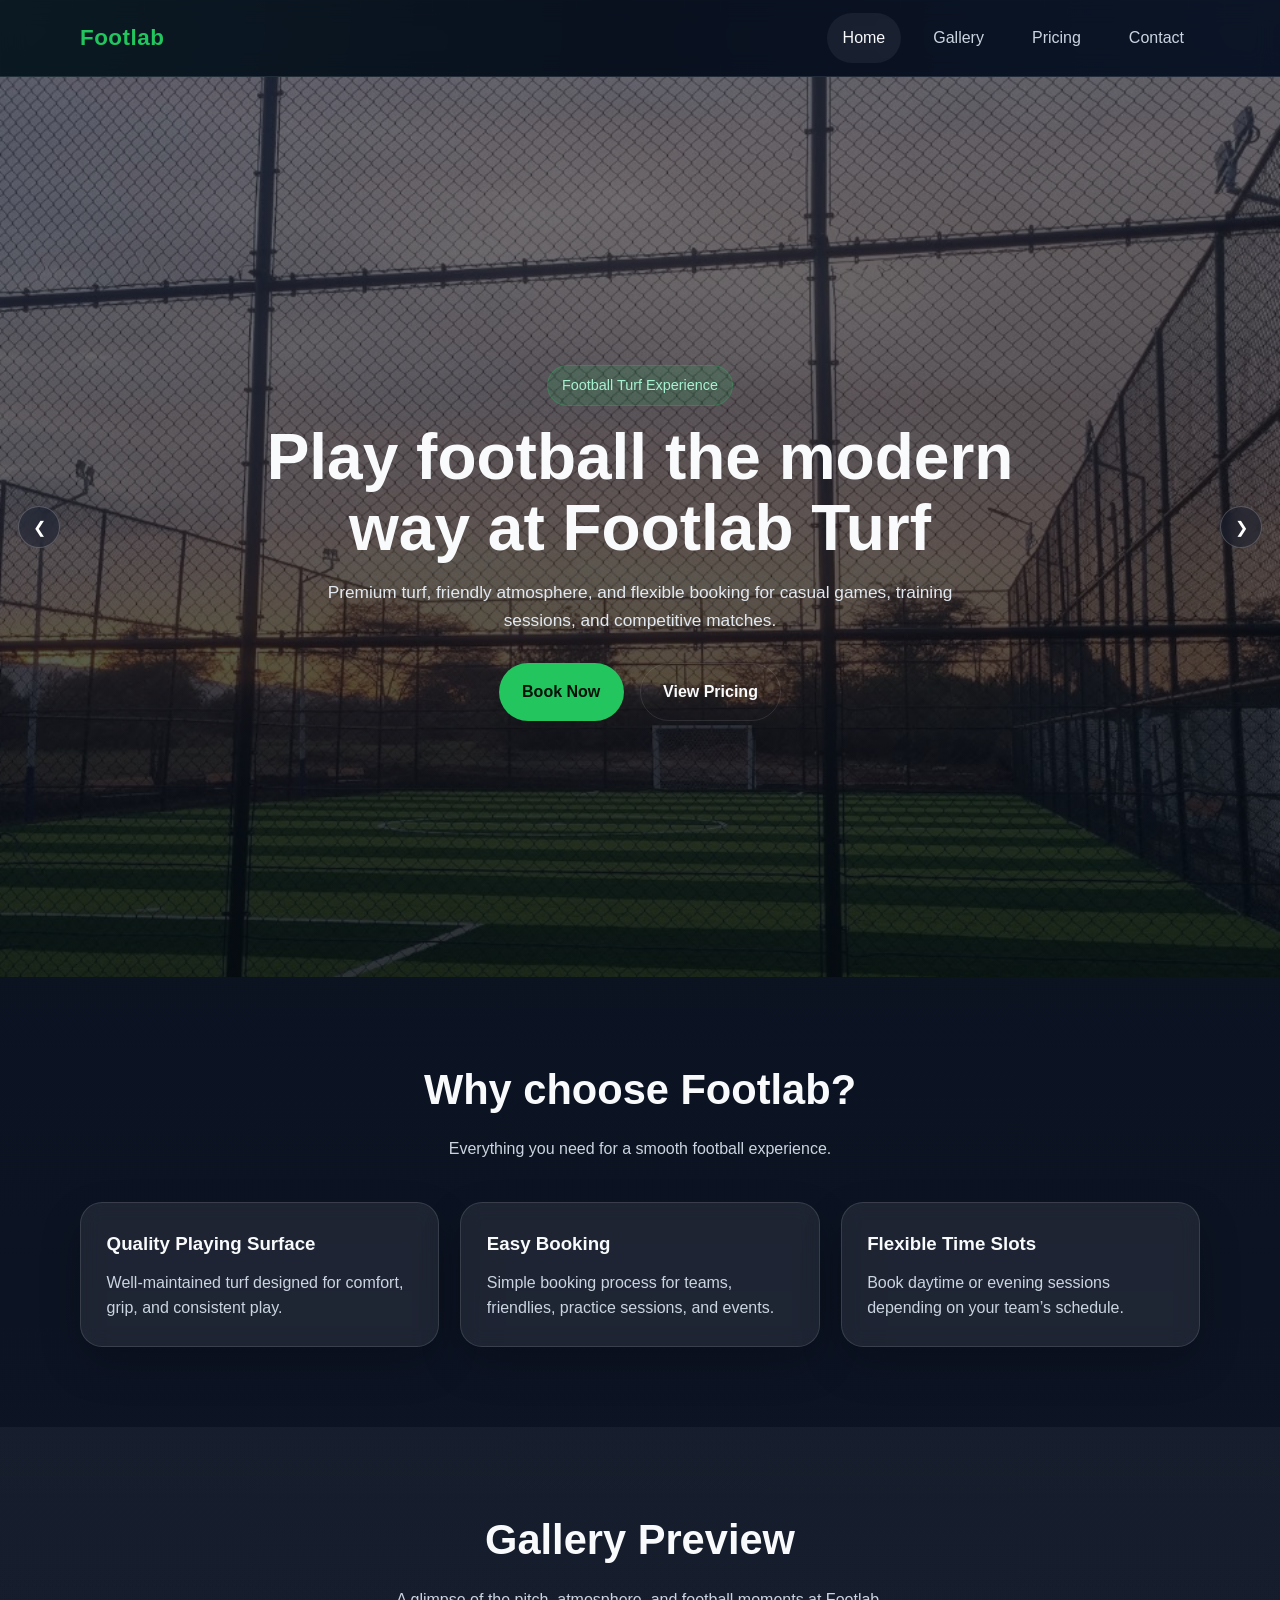
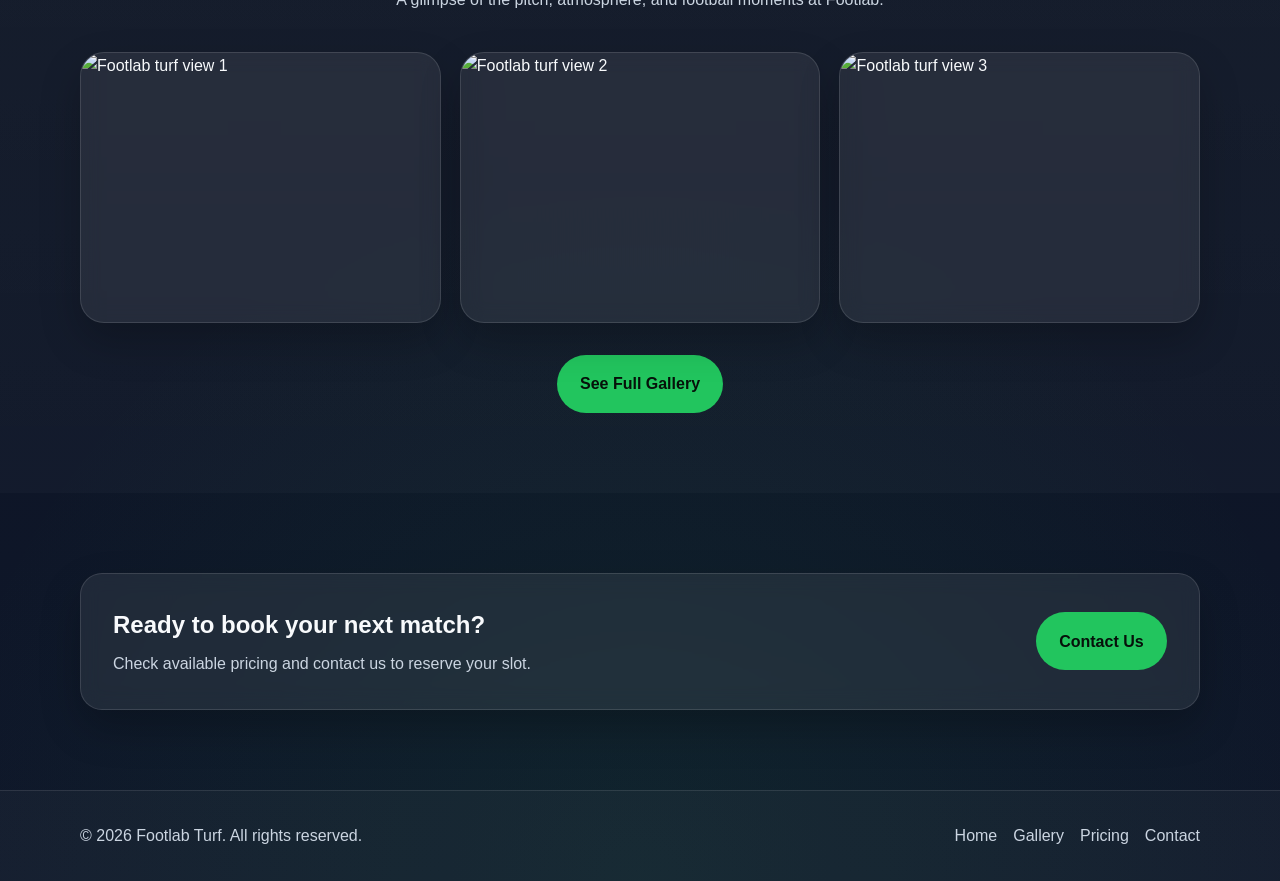
==== index.html @ a04b44cf "Base Complete" ====
<!DOCTYPE html>
<html lang="en">
<head>
  <meta charset="UTF-8" />
  <meta name="viewport" content="width=device-width, initial-scale=1.0" />
  <title>Footlab Turf | Home</title>
  <meta
    name="description"
    content="Footlab Turf - modern football turf booking, pricing, gallery, and contact information."
  />
  <link rel="stylesheet" href="css/style.css" />
</head>
<body>
  <header class="site-header">
    <div class="container nav">
      <a href="index.html" class="logo">Footlab</a>

      <button class="menu-toggle" id="menuToggle" aria-label="Open Menu">
        ☰
      </button>

      <nav class="nav-links" id="navLinks">
        <a href="index.html" class="active">Home</a>
        <a href="gallery.html">Gallery</a>
        <a href="pricing.html">Pricing</a>
        <a href="contact.html">Contact</a>
      </nav>
    </div>
  </header>

  <main>
    <section
      class="hero hero-slider section"
      id="heroSlider"
      aria-label="Footlab hero image slider"
    >
      <div class="hero-slides">
        <div
          class="hero-slide active"
          style="background-image: url('images/hero/hero1.png');"
          aria-hidden="false"
        ></div>
        <div
          class="hero-slide"
          style="background-image: url('images/hero/hero2.png');"
          aria-hidden="true"
        ></div>
        <div
          class="hero-slide"
          style="background-image: url('images/hero/hero3.png');"
          aria-hidden="true"
        ></div>
        <div
          class="hero-slide"
          style="background-image: url('images/hero/hero4.png');"
          aria-hidden="true"
        ></div>
        <div
          class="hero-slide"
          style="background-image: url('images/hero/hero5.png');"
          aria-hidden="true"
        ></div>
      </div>

      <button class="hero-arrow hero-arrow-left" id="heroPrev" aria-label="Previous hero image">
        &#10094;
      </button>

      <button class="hero-arrow hero-arrow-right" id="heroNext" aria-label="Next hero image">
        &#10095;
      </button>

      <div class="container hero-content-wrap">
        <div class="hero-text hero-text-centered">
          <span class="badge">Football Turf Experience</span>
          <h1>Play football the modern way at Footlab Turf</h1>
          <p>
            Premium turf, friendly atmosphere, and flexible booking for casual games,
            training sessions, and competitive matches.
          </p>
          <div class="hero-actions hero-actions-centered">
            <a href="contact.html" class="btn btn-primary">Book Now</a>
            <a href="pricing.html" class="btn btn-secondary">View Pricing</a>
          </div>
        </div>
      </div>
    </section>

    <section class="section">
      <div class="container">
        <div class="section-heading">
          <h2>Why choose Footlab?</h2>
          <p>
            Everything you need for a smooth football experience.
          </p>
        </div>

        <div class="features-grid">
          <article class="card feature-card">
            <h3>Quality Playing Surface</h3>
            <p>
              Well-maintained turf designed for comfort, grip, and consistent play.
            </p>
          </article>

          <article class="card feature-card">
            <h3>Easy Booking</h3>
            <p>
              Simple booking process for teams, friendlies, practice sessions, and events.
            </p>
          </article>

          <article class="card feature-card">
            <h3>Flexible Time Slots</h3>
            <p>
              Book daytime or evening sessions depending on your team’s schedule.
            </p>
          </article>
        </div>
      </div>
    </section>

    <section class="section alt-section">
      <div class="container">
        <div class="section-heading">
          <h2>Gallery Preview</h2>
          <p>
            A glimpse of the pitch, atmosphere, and football moments at Footlab.
          </p>
        </div>

        <div class="gallery-preview">
          <div class="card gallery-item">
            <img src="images/gallery/turf 1.jpeg" alt="Footlab turf view 1" />
          </div>
          <div class="card gallery-item">
            <img src="images/gallery/turf 2.jpeg" alt="Footlab turf view 2" />
          </div>
          <div class="card gallery-item">
            <img src="images/gallery/turf 3.jpeg" alt="Footlab turf view 3" />
          </div>
        </div>

        <div class="center">
          <a href="gallery.html" class="btn btn-primary">See Full Gallery</a>
        </div>
      </div>
    </section>

    <section class="section">
      <div class="container cta card">
        <div>
          <h2>Ready to book your next match?</h2>
          <p>
            Check available pricing and contact us to reserve your slot.
          </p>
        </div>
        <a href="contact.html" class="btn btn-primary">Contact Us</a>
      </div>
    </section>
  </main>

  <footer class="site-footer">
    <div class="container footer-content">
      <p>© 2026 Footlab Turf. All rights reserved.</p>
      <div class="footer-links">
        <a href="index.html">Home</a>
        <a href="gallery.html">Gallery</a>
        <a href="pricing.html">Pricing</a>
        <a href="contact.html">Contact</a>
      </div>
    </div>
  </footer>

  <script src="js/main.js"></script>
</body>
</html>
---- css/style.css ----
:root {
  --bg: #0f172a;
  --bg-soft: #111c34;
  --surface: rgba(255, 255, 255, 0.06);
  --surface-strong: rgba(255, 255, 255, 0.1);
  --text: #f8fafc;
  --muted: #cbd5e1;
  --primary: #22c55e;
  --primary-dark: #16a34a;
  --secondary: #1e293b;
  --border: rgba(255, 255, 255, 0.1);
  --shadow: 0 18px 40px rgba(0, 0, 0, 0.22);
  --radius: 22px;
  --radius-sm: 14px;
  --container: 1120px;
}

* {
  margin: 0;
  padding: 0;
  box-sizing: border-box;
}

html {
  scroll-behavior: smooth;
}

body {
  font-family: Arial, Helvetica, sans-serif;
  background:
    radial-gradient(circle at top left, rgba(34, 197, 94, 0.16), transparent 22%),
    radial-gradient(circle at top right, rgba(59, 130, 246, 0.12), transparent 24%),
    radial-gradient(circle at bottom center, rgba(34, 197, 94, 0.08), transparent 28%),
    linear-gradient(180deg, #08111f 0%, #0b1220 35%, #0f172a 100%);
  color: var(--text);
  line-height: 1.6;
  position: relative;
}

body::before {
  content: "";
  position: fixed;
  inset: 0;
  pointer-events: none;
  z-index: -1;
  background-image:
    linear-gradient(rgba(255, 255, 255, 0.035) 1px, transparent 1px),
    linear-gradient(90deg, rgba(255, 255, 255, 0.035) 1px, transparent 1px);
  background-size: 36px 36px;
  mask-image: linear-gradient(
    180deg,
    rgba(0, 0, 0, 0.5) 0%,
    rgba(0, 0, 0, 0.18) 45%,
    rgba(0, 0, 0, 0.08) 100%
  );
}

img {
  width: 100%;
  display: block;
  object-fit: cover;
}

a {
  text-decoration: none;
  color: inherit;
}

ul {
  padding-left: 1.2rem;
}

.container {
  width: min(92%, var(--container));
  margin: 0 auto;
}

.section {
  position: relative;
  padding: 5rem 0;
}

.alt-section {
  background: linear-gradient(
    180deg,
    rgba(255, 255, 255, 0.045) 0%,
    rgba(255, 255, 255, 0.025) 100%
  );
}

.section-heading {
  text-align: center;
  max-width: 720px;
  margin: 0 auto 2.5rem;
}

.section-heading h2 {
  font-size: clamp(2rem, 4vw, 2.6rem);
  margin-bottom: 0.8rem;
}

.section-heading p {
  color: var(--muted);
}

.page-hero {
  position: relative;
  padding-top: 8rem;
  padding-bottom: 3.5rem;
  overflow: hidden;
}

.page-hero::before {
  content: "";
  position: absolute;
  inset: 0;
  z-index: 0;
  background:
    radial-gradient(circle at 15% 20%, rgba(34, 197, 94, 0.14), transparent 24%),
    radial-gradient(circle at 85% 30%, rgba(59, 130, 246, 0.12), transparent 22%);
}

.page-hero .container {
  position: relative;
  z-index: 1;
}

.page-hero h1 {
  font-size: clamp(2.2rem, 5vw, 3.5rem);
  margin: 0.8rem 0;
}

.page-hero p {
  color: var(--muted);
  max-width: 700px;
}

.site-header {
  position: sticky;
  top: 0;
  z-index: 1000;
  background: rgba(11, 18, 32, 0.7);
  backdrop-filter: blur(12px);
  border-bottom: 1px solid var(--border);
}

.nav {
  min-height: 76px;
  display: flex;
  align-items: center;
  justify-content: space-between;
  gap: 1rem;
}

.logo {
  font-size: 1.4rem;
  font-weight: 800;
  letter-spacing: 0.5px;
  color: var(--primary);
}

.nav-links {
  display: flex;
  gap: 1rem;
  align-items: center;
}

.nav-links a {
  padding: 0.75rem 1rem;
  border-radius: 999px;
  color: var(--muted);
  transition: 0.25s ease;
}

.nav-links a:hover,
.nav-links a.active {
  background: var(--surface);
  color: var(--text);
}

.menu-toggle {
  display: none;
  border: 1px solid var(--border);
  background: var(--surface);
  color: var(--text);
  padding: 0.65rem 0.9rem;
  border-radius: 12px;
  cursor: pointer;
  font-size: 1.1rem;
}

.hero {
  padding-top: 7rem;
}

.hero-grid {
  display: grid;
  grid-template-columns: 1.15fr 0.85fr;
  gap: 2rem;
  align-items: center;
}

.hero-text h1 {
  font-size: clamp(2.6rem, 5vw, 4.5rem);
  line-height: 1.1;
  margin: 1rem 0;
}

.hero-text p {
  max-width: 620px;
  color: var(--muted);
  font-size: 1.05rem;
}

.hero-actions {
  display: flex;
  gap: 1rem;
  margin-top: 1.8rem;
  flex-wrap: wrap;
}

.badge,
.mini-badge {
  display: inline-block;
  background: rgba(34, 197, 94, 0.14);
  color: #a7f3d0;
  border: 1px solid rgba(34, 197, 94, 0.25);
  padding: 0.5rem 0.9rem;
  border-radius: 999px;
  font-size: 0.9rem;
}

.mini-badge {
  margin-bottom: 1rem;
}

.card {
  background: rgba(255, 255, 255, 0.075);
  border: 1px solid rgba(255, 255, 255, 0.12);
  border-radius: var(--radius);
  box-shadow: var(--shadow);
  overflow: hidden;
  backdrop-filter: blur(10px);
}

.hero {
  padding-top: 0;
}

.hero-slider {
  position: relative;
  min-height: 100vh;
  display: flex;
  align-items: center;
  overflow: hidden;
  padding-top: 7rem;
}

.hero-slides {
  position: absolute;
  inset: 0;
  z-index: 1;
}

.hero-slide {
  position: absolute;
  inset: 0;
  background-size: cover;
  background-position: center;
  background-repeat: no-repeat;
  opacity: 0;
  transition: opacity 0.9s ease-in-out;
  transform: scale(1.03);
}

.hero-slide.active {
  opacity: 1;
}

.hero-slider::before {
  content: "";
  position: absolute;
  inset: 0;
  z-index: 2;
  background:
    linear-gradient(
      180deg,
      rgba(7, 12, 22, 0.55) 0%,
      rgba(7, 12, 22, 0.62) 35%,
      rgba(7, 12, 22, 0.72) 100%
    );
}

.hero-content-wrap {
  position: relative;
  z-index: 3;
  width: 100%;
}

.hero-text {
  max-width: 760px;
}

.hero-text-centered {
  margin: 0 auto;
  text-align: center;
}

.hero-text h1 {
  font-size: clamp(2.6rem, 5vw, 4.8rem);
  line-height: 1.1;
  margin: 1rem 0;
}

.hero-text p {
  max-width: 680px;
  margin: 0 auto;
  color: #e2e8f0;
  font-size: 1.08rem;
}

.hero-actions {
  display: flex;
  gap: 1rem;
  margin-top: 1.8rem;
  flex-wrap: wrap;
}

.hero-actions-centered {
  justify-content: center;
}

.hero-arrow {
  position: absolute;
  top: 50%;
  transform: translateY(-50%);
  z-index: 4;
  width: 42px;
  height: 42px;
  border-radius: 999px;
  border: 1px solid rgba(255, 255, 255, 0.22);
  background: rgba(15, 23, 42, 0.45);
  color: #ffffff;
  cursor: pointer;
  display: grid;
  place-items: center;
  font-size: 1rem;
  transition: 0.25s ease;
  backdrop-filter: blur(8px);
}

.hero-arrow:hover {
  background: rgba(34, 197, 94, 0.22);
  border-color: rgba(34, 197, 94, 0.45);
}

.hero-arrow-left {
  left: 18px;
}

.hero-arrow-right {
  right: 18px;
}

.btn {
  display: inline-flex;
  align-items: center;
  justify-content: center;
  padding: 0.95rem 1.4rem;
  border-radius: 999px;
  font-weight: 700;
  transition: 0.25s ease;
  border: 1px solid transparent;
}

.btn-primary {
  background: var(--primary);
  color: #06110a;
}

.btn-primary:hover {
  background: var(--primary-dark);
  transform: translateY(-2px);
}

.btn-secondary {
  background: transparent;
  border-color: var(--border);
  color: var(--text);
}

.btn-secondary:hover {
  background: var(--surface);
}

.features-grid {
  display: grid;
  grid-template-columns: repeat(3, 1fr);
  gap: 1.3rem;
}

.feature-card {
  padding: 1.6rem;
}

.feature-card h3 {
  margin-bottom: 0.7rem;
}

.feature-card p {
  color: var(--muted);
}

.gallery-preview,
.gallery-grid {
  display: grid;
  grid-template-columns: repeat(3, 1fr);
  gap: 1.2rem;
}

.gallery-item {
  border-radius: 24px;
}

.gallery-item img {
  aspect-ratio: 4 / 3;
}

.center {
  text-align: center;
  margin-top: 2rem;
}

.cta {
  padding: 2rem;
  display: flex;
  align-items: center;
  justify-content: space-between;
  gap: 1rem;
}

.cta h2 {
  margin-bottom: 0.4rem;
}

.cta p {
  color: var(--muted);
}

.pricing-grid {
  display: grid;
  grid-template-columns: repeat(3, 1fr);
  gap: 1.3rem;
}

.pricing-card {
  padding: 1.8rem;
  position: relative;
}

.pricing-card h3 {
  margin-bottom: 0.8rem;
  font-size: 1.35rem;
}

.price {
  font-size: 2rem;
  font-weight: 800;
  margin-bottom: 1rem;
  color: var(--primary);
}

.price span {
  font-size: 1rem;
  color: var(--muted);
  font-weight: 500;
}

.pricing-card ul {
  margin-bottom: 1.4rem;
  color: var(--muted);
}

.pricing-card ul li {
  margin-bottom: 0.6rem;
}

.pricing-card.featured {
  border: 1px solid rgba(34, 197, 94, 0.35);
  transform: translateY(-6px);
}

.pricing-note {
  margin-top: 1.5rem;
  padding: 1.5rem;
}

.pricing-note p {
  color: var(--muted);
}

.contact-grid {
  display: grid;
  grid-template-columns: 0.95fr 1.05fr;
  gap: 1.3rem;
}

.contact-info,
.contact-form-card {
  padding: 1.8rem;
}

.contact-info h2,
.contact-form-card h2 {
  margin-bottom: 1.2rem;
}

.info-block + .info-block {
  margin-top: 1rem;
}

.info-block h3 {
  margin-bottom: 0.2rem;
  color: var(--primary);
  font-size: 1rem;
}

.info-block p {
  color: var(--muted);
}

.contact-form {
  display: grid;
  gap: 1rem;
}

.form-group {
  display: grid;
  gap: 0.45rem;
}

.form-group label {
  font-weight: 600;
}

.form-group input,
.form-group textarea {
  width: 100%;
  padding: 1rem 1rem;
  border-radius: 16px;
  border: 1px solid var(--border);
  background: rgba(255, 255, 255, 0.04);
  color: var(--text);
  outline: none;
}

.form-group input::placeholder,
.form-group textarea::placeholder {
  color: #94a3b8;
}

.form-group input:focus,
.form-group textarea:focus {
  border-color: rgba(34, 197, 94, 0.55);
  box-shadow: 0 0 0 3px rgba(34, 197, 94, 0.12);
}

.site-footer {
  border-top: 1px solid var(--border);
  background: rgba(255, 255, 255, 0.03);
}

.footer-content {
  min-height: 90px;
  display: flex;
  align-items: center;
  justify-content: space-between;
  gap: 1rem;
  flex-wrap: wrap;
}

.footer-content p,
.footer-links a {
  color: var(--muted);
}

.footer-links {
  display: flex;
  gap: 1rem;
  flex-wrap: wrap;
}

.footer-links a:hover {
  color: var(--text);
}

@media (max-width: 900px) {
  .hero-grid,
  .features-grid,
  .gallery-preview,
  .gallery-grid,
  .pricing-grid,
  .contact-grid,
  .cta {
    grid-template-columns: 1fr;
  }

  .cta {
    align-items: flex-start;
  }

  .pricing-card.featured {
    transform: none;
  }
}

@media (max-width: 768px) {
  .menu-toggle {
    display: inline-block;
  }

  .nav-links {
    position: absolute;
    top: 76px;
    right: 4%;
    width: min(260px, 90vw);
    background: #0f172a;
    border: 1px solid var(--border);
    border-radius: 20px;
    box-shadow: var(--shadow);
    display: none;
    flex-direction: column;
    padding: 1rem;
  }

  .nav-links.show {
    display: flex;
  }

  .nav-links a {
    width: 100%;
    border-radius: 12px;
  }

  .hero-slider {
    min-height: 88vh;
    padding-top: 6rem;
  }

  .hero-text h1 {
    font-size: 2.4rem;
  }

  .hero-text p {
    font-size: 1rem;
  }

  .hero-arrow {
    width: 36px;
    height: 36px;
  }

  .hero-arrow-left {
    left: 10px;
  }

  .hero-arrow-right {
    right: 10px;
  }

  .section {
    padding: 4rem 0;
  }
}
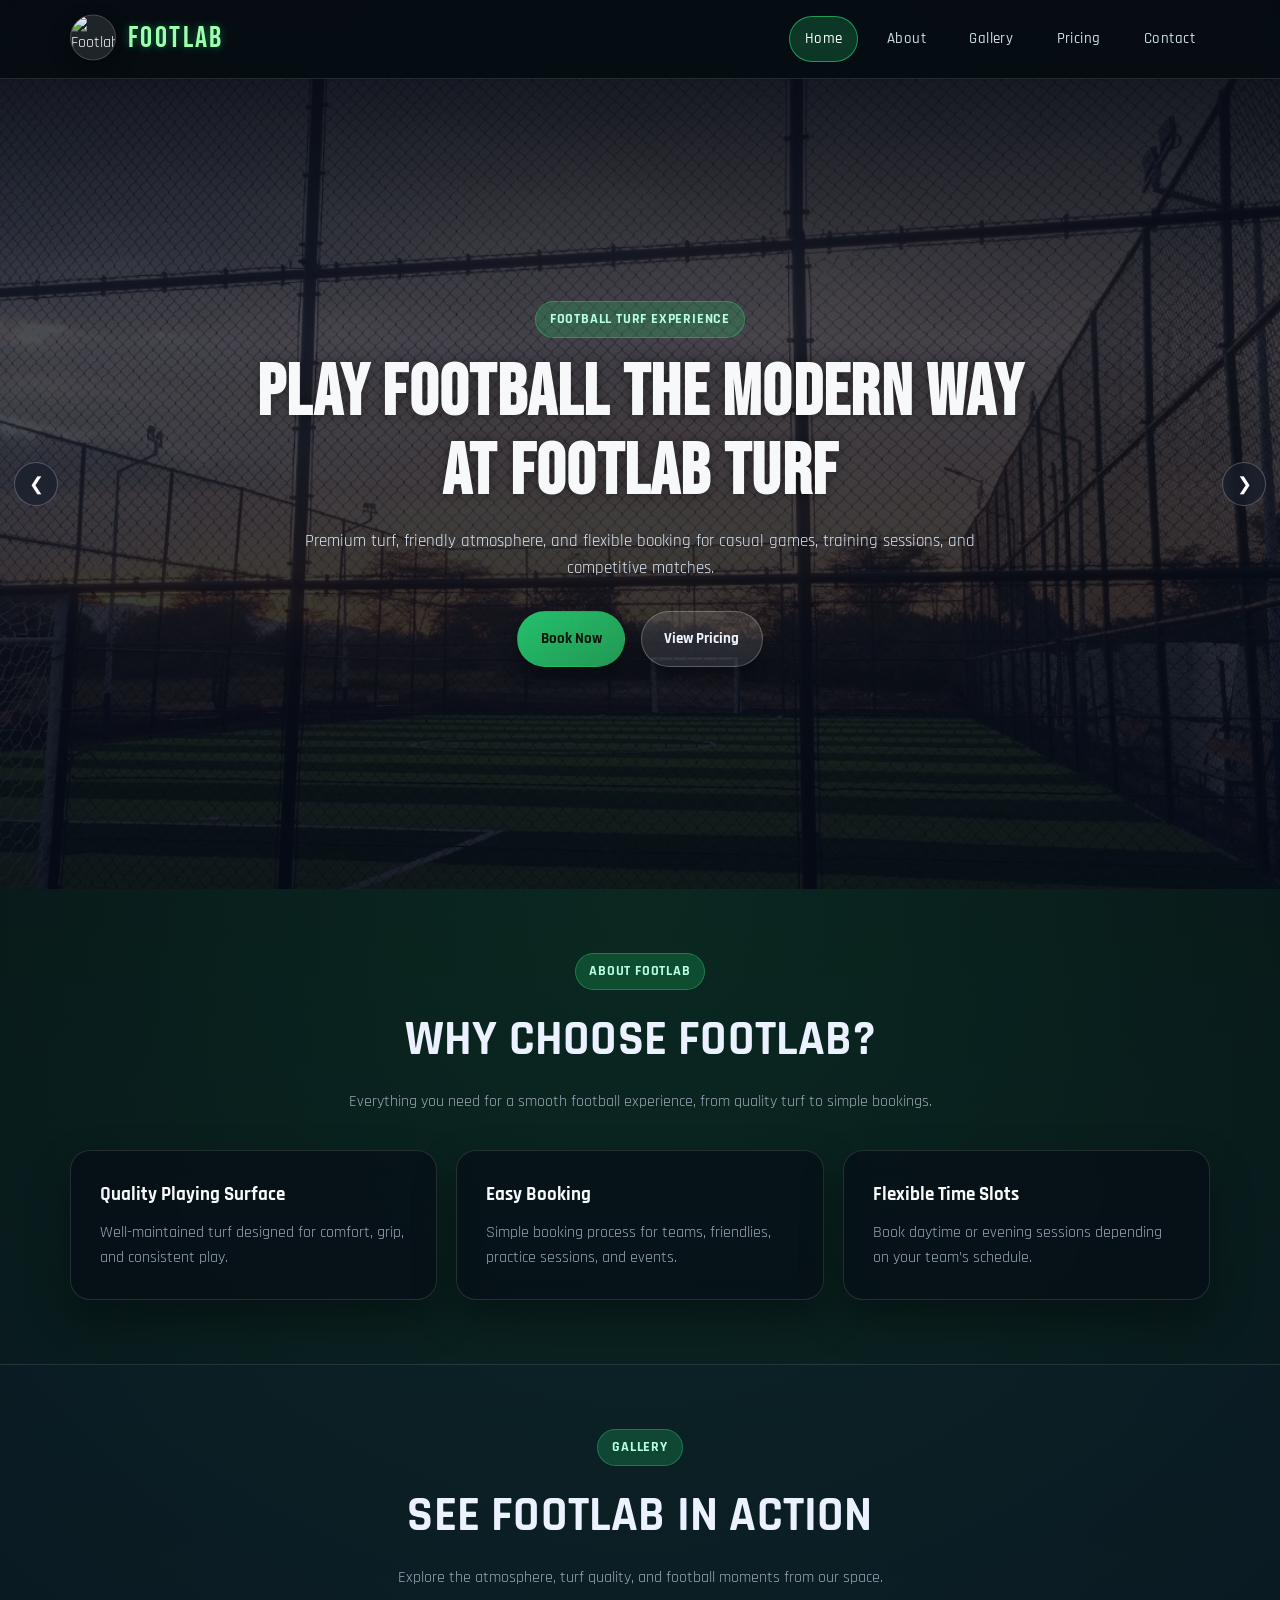
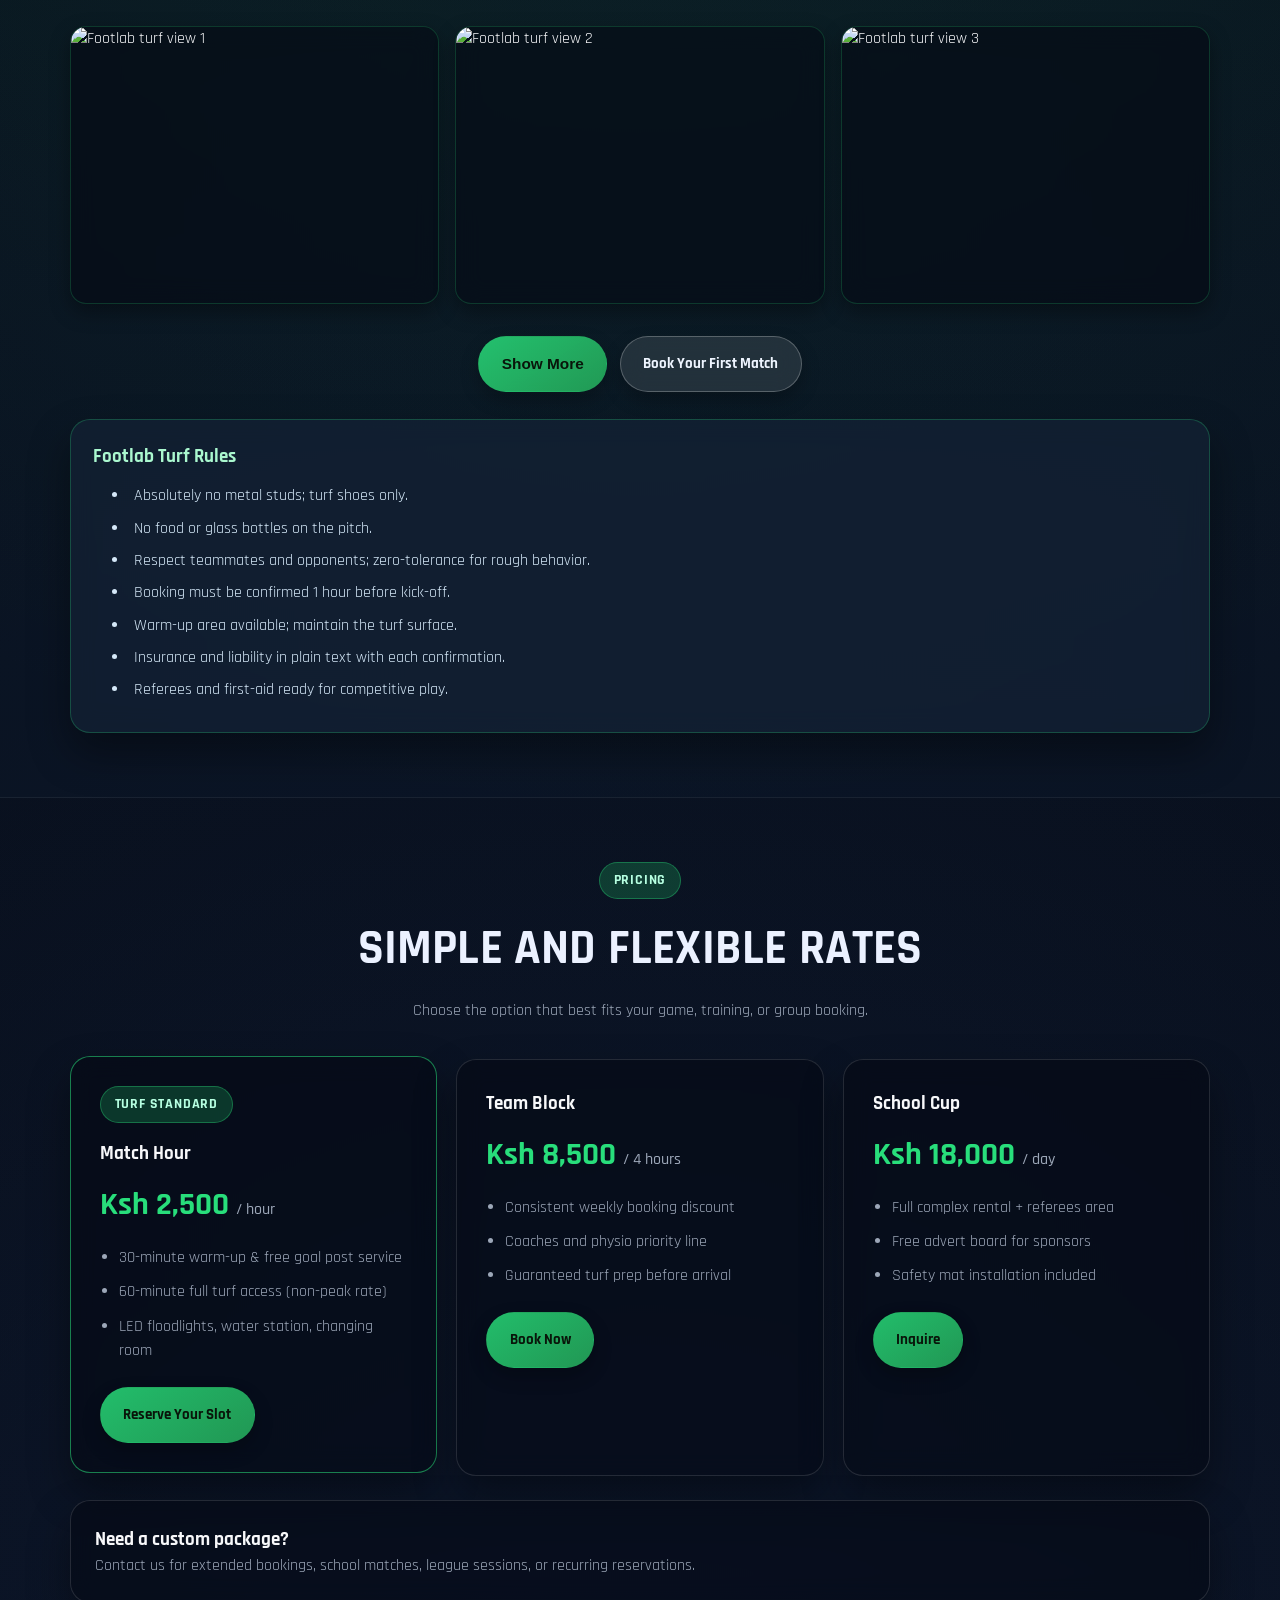
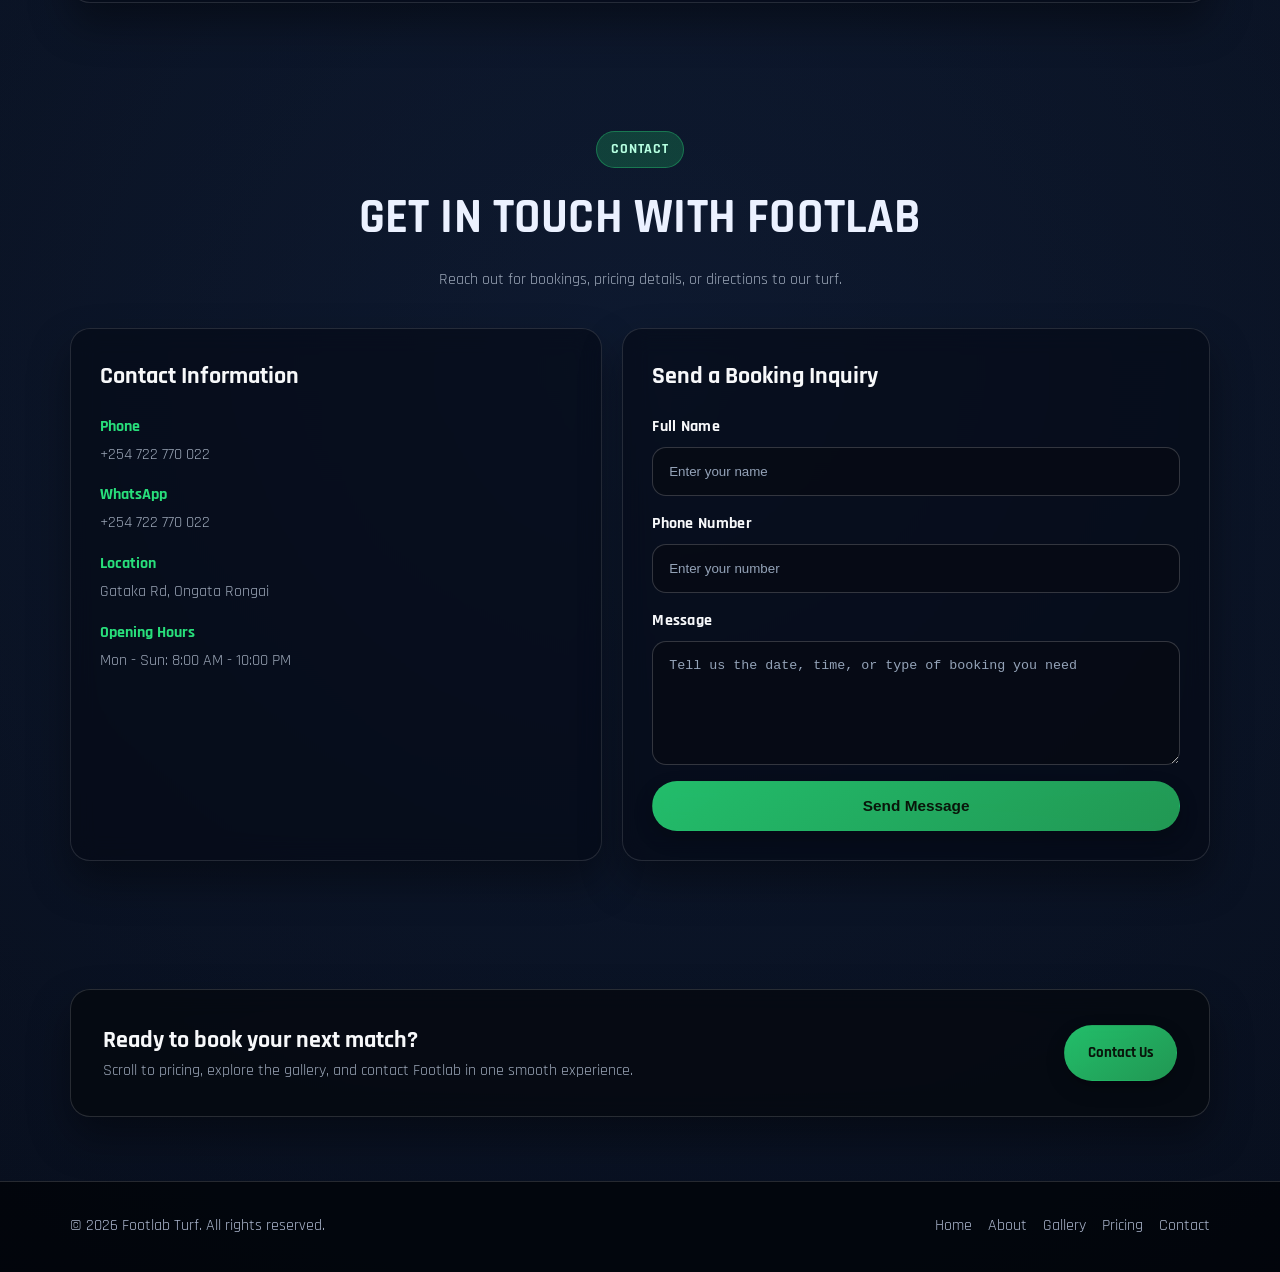
==== commit b867b6fa: "C" ====
--- a/index.html
+++ b/index.html
@@ -3,63 +3,66 @@
 <head>
   <meta charset="UTF-8" />
   <meta name="viewport" content="width=device-width, initial-scale=1.0" />
-  <title>Footlab Turf | Home</title>
+  <title>Footlab Turf</title>
   <meta
     name="description"
-    content="Footlab Turf - modern football turf booking, pricing, gallery, and contact information."
+    content="Footlab Turf - premium football turf bookings, gallery, pricing, and contact information in one scrollable page."
   />
+  <link rel="preconnect" href="https://fonts.googleapis.com" />
+  <link rel="preconnect" href="https://fonts.gstatic.com" crossorigin />
+  <link href="https://fonts.googleapis.com/css2?family=Bebas+Neue&family=Rajdhani:wght@400;500;700&display=swap" rel="stylesheet" />
+
+  <link rel="apple-touch-icon" sizes="180x180" href="Favicon/apple-touch-icon.png">
+  <link rel="icon" type="image/png" sizes="32x32" href="Favicon/favicon-32x32.png">
+  <link rel="icon" type="image/png" sizes="16x16" href="Favicon/favicon-16x16.png">
+  <link rel="manifest" href="Favicon/site.webmanifest">
+  <link rel="mask-icon" href="Favicon/android-chrome-512x512.png" color="#28de7b">
+  <link rel="shortcut icon" href="Favicon/favicon.ico">
+  <meta name="msapplication-TileColor" content="#0b121f">
+  <meta name="msapplication-config" content="Favicon/browserconfig.xml">
+  <meta name="theme-color" content="#0b121f">
+
   <link rel="stylesheet" href="css/style.css" />
 </head>
 <body>
-  <header class="site-header">
+  <header class="site-header" role="banner">
     <div class="container nav">
-      <a href="index.html" class="logo">Footlab</a>
-
-      <button class="menu-toggle" id="menuToggle" aria-label="Open Menu">
+      <a href="#home" class="logo-wrap" aria-label="Footlab home">
+        <img src="images/logo/logo.png" alt="Footlab logo" class="logo-img" />
+        <span class="logo-text">Footlab</span>
+      </a>
+
+      <button class="menu-toggle" id="menuToggle" aria-label="Open Menu" aria-expanded="false">
         ☰
       </button>
 
-      <nav class="nav-links" id="navLinks">
-        <a href="index.html" class="active">Home</a>
-        <a href="gallery.html">Gallery</a>
-        <a href="pricing.html">Pricing</a>
-        <a href="contact.html">Contact</a>
+      <nav class="nav-links" id="navLinks" role="navigation" aria-label="Main">
+        <a href="#home" class="active">Home</a>
+        <a href="#about">About</a>
+        <a href="#gallery">Gallery</a>
+        <a href="#pricing">Pricing</a>
+        <a href="#contact">Contact</a>
       </nav>
     </div>
   </header>
 
+  <div class="goal-animation" id="goalAnimation" aria-hidden="true" style="display:none;">
+    <div class="net"></div>
+    <div class="ball"></div>
+  </div>
+
   <main>
     <section
-      class="hero hero-slider section"
-      id="heroSlider"
+      class="hero hero-slider section section-anchor"
+      id="home"
       aria-label="Footlab hero image slider"
     >
       <div class="hero-slides">
-        <div
-          class="hero-slide active"
-          style="background-image: url('images/hero/hero1.png');"
-          aria-hidden="false"
-        ></div>
-        <div
-          class="hero-slide"
-          style="background-image: url('images/hero/hero2.png');"
-          aria-hidden="true"
-        ></div>
-        <div
-          class="hero-slide"
-          style="background-image: url('images/hero/hero3.png');"
-          aria-hidden="true"
-        ></div>
-        <div
-          class="hero-slide"
-          style="background-image: url('images/hero/hero4.png');"
-          aria-hidden="true"
-        ></div>
-        <div
-          class="hero-slide"
-          style="background-image: url('images/hero/hero5.png');"
-          aria-hidden="true"
-        ></div>
+        <div class="hero-slide active" data-bg="images/hero/hero1.png" aria-hidden="false"></div>
+        <div class="hero-slide" data-bg="images/hero/hero2.png" aria-hidden="true"></div>
+        <div class="hero-slide" data-bg="images/hero/hero3.png" aria-hidden="true"></div>
+        <div class="hero-slide" data-bg="images/hero/hero4.png" aria-hidden="true"></div>
+        <div class="hero-slide" data-bg="images/hero/hero5.png" aria-hidden="true"></div>
       </div>
 
       <button class="hero-arrow hero-arrow-left" id="heroPrev" aria-label="Previous hero image">
@@ -79,19 +82,20 @@
             training sessions, and competitive matches.
           </p>
           <div class="hero-actions hero-actions-centered">
-            <a href="contact.html" class="btn btn-primary">Book Now</a>
-            <a href="pricing.html" class="btn btn-secondary">View Pricing</a>
+            <a href="#contact" class="btn btn-primary">Book Now</a>
+            <a href="#pricing" class="btn btn-secondary">View Pricing</a>
           </div>
         </div>
       </div>
     </section>
 
-    <section class="section">
+    <section class="section section-anchor" id="about">
       <div class="container">
         <div class="section-heading">
+          <span class="badge">About Footlab</span>
           <h2>Why choose Footlab?</h2>
           <p>
-            Everything you need for a smooth football experience.
+            Everything you need for a smooth football experience, from quality turf to simple bookings.
           </p>
         </div>
 
@@ -120,29 +124,161 @@
       </div>
     </section>
 
-    <section class="section alt-section">
+    <section class="section alt-section section-anchor" id="gallery">
       <div class="container">
         <div class="section-heading">
-          <h2>Gallery Preview</h2>
-          <p>
-            A glimpse of the pitch, atmosphere, and football moments at Footlab.
-          </p>
-        </div>
-
-        <div class="gallery-preview">
-          <div class="card gallery-item">
-            <img src="images/gallery/turf 1.jpeg" alt="Footlab turf view 1" />
+          <span class="badge">Gallery</span>
+          <h2>See Footlab in action</h2>
+          <p>
+            Explore the atmosphere, turf quality, and football moments from our space.
+          </p>
+        </div>
+
+        <div class="gallery-grid collapsible-gallery" id="galleryGrid">
+          <div class="card gallery-item"><img src="images/gallery/turf 1.jpeg" alt="Footlab turf view 1" loading="lazy" /></div>
+          <div class="card gallery-item"><img src="images/gallery/turf 2.jpeg" alt="Footlab turf view 2" loading="lazy" /></div>
+          <div class="card gallery-item"><img src="images/gallery/turf 3.jpeg" alt="Footlab turf view 3" loading="lazy" /></div>
+          <div class="card gallery-item"><img src="images/gallery/turf 4.jpeg" alt="Footlab turf view 4" loading="lazy" /></div>
+          <div class="card gallery-item"><img src="images/gallery/turf 5.jpeg" alt="Footlab turf view 5" loading="lazy" /></div>
+          <div class="card gallery-item"><img src="images/gallery/turf 6.jpeg" alt="Footlab turf view 6" loading="lazy" /></div>
+        </div>
+
+        <div class="center gallery-actions">
+          <button class="btn btn-primary" id="galleryToggle" type="button" aria-expanded="false">
+            Show More
+          </button>
+          <a href="#contact" class="btn btn-secondary" id="galleryRedirect">Book Your First Match</a>
+        </div>
+
+        <div class="turf-rules card" aria-label="Turf rules & standards">
+          <h3>Footlab Turf Rules</h3>
+          <ul>
+            <li>Absolutely no metal studs; turf shoes only.</li>
+            <li>No food or glass bottles on the pitch.</li>
+            <li>Respect teammates and opponents; zero-tolerance for rough behavior.</li>
+            <li>Booking must be confirmed 1 hour before kick-off.</li>
+            <li>Warm-up area available; maintain the turf surface.</li>
+            <li>Insurance and liability in plain text with each confirmation.</li>
+            <li>Referees and first-aid ready for competitive play.</li>
+          </ul>
+        </div>
+      </div>
+    </section>
+
+    <section class="section section-anchor" id="pricing">
+      <div class="container">
+        <div class="section-heading">
+          <span class="badge">Pricing</span>
+          <h2>Simple and flexible rates</h2>
+          <p>
+            Choose the option that best fits your game, training, or group booking.
+          </p>
+        </div>
+
+        <div class="pricing-grid">
+          <article class="card pricing-card featured">
+            <div class="mini-badge">Turf Standard</div>
+            <h3>Match Hour</h3>
+            <p class="price">Ksh 2,500 <span>/ hour</span></p>
+            <ul>
+              <li>30-minute warm-up & free goal post service</li>
+              <li>60-minute full turf access (non-peak rate)</li>
+              <li>LED floodlights, water station, changing room</li>
+            </ul>
+            <a href="#contact" class="btn btn-primary">Reserve Your Slot</a>
+          </article>
+
+          <article class="card pricing-card">
+            <h3>Team Block</h3>
+            <p class="price">Ksh 8,500 <span>/ 4 hours</span></p>
+            <ul>
+              <li>Consistent weekly booking discount</li>
+              <li>Coaches and physio priority line</li>
+              <li>Guaranteed turf prep before arrival</li>
+            </ul>
+            <a href="#contact" class="btn btn-primary">Book Now</a>
+          </article>
+
+          <article class="card pricing-card">
+            <h3>School Cup</h3>
+            <p class="price">Ksh 18,000 <span>/ day</span></p>
+            <ul>
+              <li>Full complex rental + referees area</li>
+              <li>Free advert board for sponsors</li>
+              <li>Safety mat installation included</li>
+            </ul>
+            <a href="#contact" class="btn btn-primary">Inquire</a>
+          </article>
+        </div>
+
+        <div class="pricing-note card">
+          <h3>Need a custom package?</h3>
+          <p>
+            Contact us for extended bookings, school matches, league sessions, or recurring reservations.
+          </p>
+        </div>
+      </div>
+    </section>
+
+    <section class="section section-anchor" id="contact">
+      <div class="container">
+        <div class="section-heading">
+          <span class="badge">Contact</span>
+          <h2>Get in touch with Footlab</h2>
+          <p>
+            Reach out for bookings, pricing details, or directions to our turf.
+          </p>
+        </div>
+
+        <div class="contact-grid">
+          <div class="card contact-info">
+            <h2>Contact Information</h2>
+            <div class="info-block">
+              <h3>Phone</h3>
+              <p>+254 722 770 022</p>
+            </div>
+            <div class="info-block">
+              <h3>WhatsApp</h3>
+              <p>+254 722 770 022</p>
+            </div>
+            <div class="info-block">
+              <h3>Location</h3>
+              <p>Gataka Rd, Ongata Rongai</p>
+            </div>
+            <div class="info-block">
+              <h3>Opening Hours</h3>
+              <p>Mon - Sun: 8:00 AM - 10:00 PM</p>
+            </div>
           </div>
-          <div class="card gallery-item">
-            <img src="images/gallery/turf 2.jpeg" alt="Footlab turf view 2" />
+
+          <div class="card contact-form-card">
+            <h2>Send a Booking Inquiry</h2>
+            <form class="contact-form" id="contactForm" action="#" method="post" novalidate>
+              <div class="form-group">
+                <label for="name">Full Name</label>
+                <input type="text" id="name" name="name" placeholder="Enter your name" required minlength="2" />
+              </div>
+
+              <div class="form-group">
+                <label for="phone">Phone Number</label>
+                <input type="tel" id="phone" name="phone" placeholder="Enter your number" required pattern="^\+?[0-9\s-]{9,15}$" />
+              </div>
+
+              <div class="form-group">
+                <label for="message">Message</label>
+                <textarea
+                  id="message"
+                  name="message"
+                  rows="6"
+                  placeholder="Tell us the date, time, or type of booking you need"
+                  required
+                  minlength="10"
+                ></textarea>
+              </div>
+
+              <button type="submit" class="btn btn-primary">Send Message</button>
+            </form>
           </div>
-          <div class="card gallery-item">
-            <img src="images/gallery/turf 3.jpeg" alt="Footlab turf view 3" />
-          </div>
-        </div>
-
-        <div class="center">
-          <a href="gallery.html" class="btn btn-primary">See Full Gallery</a>
         </div>
       </div>
     </section>
@@ -152,10 +288,10 @@
         <div>
           <h2>Ready to book your next match?</h2>
           <p>
-            Check available pricing and contact us to reserve your slot.
-          </p>
-        </div>
-        <a href="contact.html" class="btn btn-primary">Contact Us</a>
+            Scroll to pricing, explore the gallery, and contact Footlab in one smooth experience.
+          </p>
+        </div>
+        <a href="#contact" class="btn btn-primary">Contact Us</a>
       </div>
     </section>
   </main>
@@ -164,14 +300,15 @@
     <div class="container footer-content">
       <p>© 2026 Footlab Turf. All rights reserved.</p>
       <div class="footer-links">
-        <a href="index.html">Home</a>
-        <a href="gallery.html">Gallery</a>
-        <a href="pricing.html">Pricing</a>
-        <a href="contact.html">Contact</a>
+        <a href="#home">Home</a>
+        <a href="#about">About</a>
+        <a href="#gallery">Gallery</a>
+        <a href="#pricing">Pricing</a>
+        <a href="#contact">Contact</a>
       </div>
     </div>
   </footer>
 
   <script src="js/main.js"></script>
 </body>
-</html>+</html>
--- a/css/style.css
+++ b/css/style.css
@@ -1,18 +1,17 @@
-:root {
-  --bg: #0f172a;
-  --bg-soft: #111c34;
-  --surface: rgba(255, 255, 255, 0.06);
-  --surface-strong: rgba(255, 255, 255, 0.1);
-  --text: #f8fafc;
-  --muted: #cbd5e1;
-  --primary: #22c55e;
-  --primary-dark: #16a34a;
-  --secondary: #1e293b;
-  --border: rgba(255, 255, 255, 0.1);
-  --shadow: 0 18px 40px rgba(0, 0, 0, 0.22);
-  --radius: 22px;
-  --radius-sm: 14px;
-  --container: 1120px;
+﻿:root {
+  --bg: #05070c;
+  --surface: rgba(255, 255, 255, 0.1);
+  --surface-strong: rgba(255, 255, 255, 0.16);
+  --text: #f7f8fa;
+  --muted: #9ca7b8;
+  --primary: #28de7b;
+  --primary-dark: #0ebf61;
+  --border: rgba(255, 255, 255, 0.15);
+  --shadow: 0 20px 40px rgba(0, 0, 0, 0.38);
+  --radius: 20px;
+  --container: 1140px;
+  --header-height: 78px;
+  --transition: 0.25s ease;
 }
 
 * {
@@ -23,22 +22,32 @@
 
 html {
   scroll-behavior: smooth;
+  scroll-padding-top: calc(var(--header-height) + 8px);
+  overscroll-behavior-y: contain;
 }
 
 body {
-  font-family: Arial, Helvetica, sans-serif;
-  background:
-    radial-gradient(circle at top left, rgba(34, 197, 94, 0.16), transparent 22%),
-    radial-gradient(circle at top right, rgba(59, 130, 246, 0.12), transparent 24%),
-    radial-gradient(circle at bottom center, rgba(34, 197, 94, 0.08), transparent 28%),
-    linear-gradient(180deg, #08111f 0%, #0b1220 35%, #0f172a 100%);
+  min-height: 100vh;
+  overflow-anchor: none;
+  overscroll-behavior-y: none;
+  font-family: 'Rajdhani', 'Arial', sans-serif;
+  background: radial-gradient(circle at 50% 20%, rgba(40, 222, 123, 0.14), transparent 42%),
+    radial-gradient(circle at 50% 80%, rgba(34, 62, 113, 0.32), transparent 58%),
+    linear-gradient(180deg, #020407 0%, #070d17 32%, #050912 68%, #03060e 100%);
   color: var(--text);
-  line-height: 1.6;
-  position: relative;
-}
+  line-height: 1.55;
+  min-height: 100vh;
+  animation: stadiumPulse 12s infinite ease-in-out;
+}
+
+@keyframes stadiumPulse {
+  0%, 100% { background-position: 50% 20%, 50% 80%; }
+  50% { background-position: 45% 24%, 50% 76%; }
+}
+
 
 body::before {
-  content: "";
+  content: '';
   position: fixed;
   inset: 0;
   pointer-events: none;
@@ -46,19 +55,24 @@
   background-image:
     linear-gradient(rgba(255, 255, 255, 0.035) 1px, transparent 1px),
     linear-gradient(90deg, rgba(255, 255, 255, 0.035) 1px, transparent 1px);
-  background-size: 36px 36px;
-  mask-image: linear-gradient(
-    180deg,
-    rgba(0, 0, 0, 0.5) 0%,
-    rgba(0, 0, 0, 0.18) 45%,
-    rgba(0, 0, 0, 0.08) 100%
-  );
+  background-size: 40px 40px;
+  mix-blend-mode: overlay;
 }
 
 img {
   width: 100%;
   display: block;
   object-fit: cover;
+  image-rendering: auto;
+  image-rendering: optimizeQuality;
+  image-rendering: -webkit-optimize-contrast;
+  image-rendering: -moz-crisp-edges;
+  image-rendering: pixelated;
+}
+
+* {
+  -webkit-tap-highlight-color: rgba(40, 222, 123, 0.3);
+  -webkit-touch-callout: none;
 }
 
 a {
@@ -71,163 +85,145 @@
 }
 
 .container {
-  width: min(92%, var(--container));
+  width: min(90%, var(--container));
   margin: 0 auto;
+}
+
+main {
+  scroll-snap-type: y proximity;
 }
 
 .section {
   position: relative;
-  padding: 5rem 0;
+  padding: clamp(3.4rem, 5vw, 5.5rem) 0;
+  scroll-snap-align: start;
+  scroll-margin-top: calc(var(--header-height) + 10px);
+}
+
+.section-anchor {
+  scroll-margin-top: calc(var(--header-height) + 10px);
 }
 
 .alt-section {
-  background: linear-gradient(
-    180deg,
-    rgba(255, 255, 255, 0.045) 0%,
-    rgba(255, 255, 255, 0.025) 100%
-  );
+  background: rgba(20, 35, 55, 0.24);
+  border-top: 1px solid rgba(255, 255, 255, 0.1);
+  border-bottom: 1px solid rgba(255, 255, 255, 0.06);
 }
 
 .section-heading {
   text-align: center;
-  max-width: 720px;
-  margin: 0 auto 2.5rem;
+  max-width: 740px;
+  margin: 0 auto 2.2rem;
 }
 
 .section-heading h2 {
-  font-size: clamp(2rem, 4vw, 2.6rem);
-  margin-bottom: 0.8rem;
+  font-size: clamp(2rem, 4vw, 3rem);
+  margin: 0.8rem 0;
+  letter-spacing: 0.2px;
+  text-transform: uppercase;
+  color: #ebf1ff;
 }
 
 .section-heading p {
   color: var(--muted);
-}
-
-.page-hero {
-  position: relative;
-  padding-top: 8rem;
-  padding-bottom: 3.5rem;
-  overflow: hidden;
-}
-
-.page-hero::before {
-  content: "";
-  position: absolute;
-  inset: 0;
-  z-index: 0;
-  background:
-    radial-gradient(circle at 15% 20%, rgba(34, 197, 94, 0.14), transparent 24%),
-    radial-gradient(circle at 85% 30%, rgba(59, 130, 246, 0.12), transparent 22%);
-}
-
-.page-hero .container {
-  position: relative;
-  z-index: 1;
-}
-
-.page-hero h1 {
-  font-size: clamp(2.2rem, 5vw, 3.5rem);
-  margin: 0.8rem 0;
-}
-
-.page-hero p {
-  color: var(--muted);
-  max-width: 700px;
 }
 
 .site-header {
   position: sticky;
   top: 0;
   z-index: 1000;
-  background: rgba(11, 18, 32, 0.7);
-  backdrop-filter: blur(12px);
-  border-bottom: 1px solid var(--border);
+  background: rgba(7, 12, 20, 0.75);
+  backdrop-filter: blur(14px);
+  border-bottom: 1px solid rgba(255, 255, 255, 0.12);
 }
 
 .nav {
-  min-height: 76px;
+  min-height: var(--header-height);
   display: flex;
   align-items: center;
   justify-content: space-between;
   gap: 1rem;
 }
 
-.logo {
-  font-size: 1.4rem;
-  font-weight: 800;
-  letter-spacing: 0.5px;
-  color: var(--primary);
+.logo-wrap {
+  display: flex;
+  align-items: center;
+  gap: 0.75rem;
+  pointer-events: auto;
+}
+
+.logo-img {
+  width: 46px;
+  height: 46px;
+  border-radius: 50%;
+  border: 1px solid rgba(255, 255, 255, 0.17);
+  background: rgba(255, 255, 255, 0.1);
+  box-shadow: 0 8px 20px rgba(0,0,0,0.35);
+  transform: translateY(-0.1rem);
+  transition: transform 0.2s ease, box-shadow 0.2s ease;
+}
+
+..logo-wrap:hover .logo-img,
+.logo-wrap:focus-within .logo-img {
+  transform: translateY(-0.22rem) scale(1.03);
+  box-shadow: 0 16px 26px rgba(0,0,0,0.4);
+}
+
+.logo-text {
+  font-family: 'Bebas Neue', 'Arial', sans-serif;
+  text-transform: uppercase;
+  font-size: 1.85rem;
+  letter-spacing: 0.15rem;
+  color: #9cffad;
+  text-shadow: 0 0 8px rgba(40, 222, 123, 0.45);
 }
 
 .nav-links {
   display: flex;
-  gap: 1rem;
+  gap: 0.85rem;
   align-items: center;
 }
 
 .nav-links a {
-  padding: 0.75rem 1rem;
+  padding: 0.64rem 0.92rem;
   border-radius: 999px;
-  color: var(--muted);
-  transition: 0.25s ease;
+  color: #c8d9e5;
+  font-weight: 500;
+  font-size: 0.95rem;
+  letter-spacing: 0.03rem;
+  transition: var(--transition);
 }
 
 .nav-links a:hover,
 .nav-links a.active {
-  background: var(--surface);
-  color: var(--text);
+  background: rgba(40, 222, 123, 0.2);
+  color: #f6fff6;
+  border: 1px solid rgba(40, 222, 123, 0.6);
 }
 
 .menu-toggle {
   display: none;
-  border: 1px solid var(--border);
-  background: var(--surface);
-  color: var(--text);
-  padding: 0.65rem 0.9rem;
-  border-radius: 12px;
+  border: 1px solid rgba(255, 255, 255, 0.18);
+  background: rgba(12, 17, 30, 0.8);
+  color: #d8e4f0;
+  padding: 0.62rem 0.86rem;
+  border-radius: 10px;
   cursor: pointer;
-  font-size: 1.1rem;
-}
-
-.hero {
-  padding-top: 7rem;
-}
-
-.hero-grid {
-  display: grid;
-  grid-template-columns: 1.15fr 0.85fr;
-  gap: 2rem;
-  align-items: center;
-}
-
-.hero-text h1 {
-  font-size: clamp(2.6rem, 5vw, 4.5rem);
-  line-height: 1.1;
-  margin: 1rem 0;
-}
-
-.hero-text p {
-  max-width: 620px;
-  color: var(--muted);
-  font-size: 1.05rem;
-}
-
-.hero-actions {
-  display: flex;
-  gap: 1rem;
-  margin-top: 1.8rem;
-  flex-wrap: wrap;
+  font-size: 1.25rem;
 }
 
 .badge,
 .mini-badge {
   display: inline-block;
-  background: rgba(34, 197, 94, 0.14);
-  color: #a7f3d0;
-  border: 1px solid rgba(34, 197, 94, 0.25);
-  padding: 0.5rem 0.9rem;
+  background: rgba(38, 227, 118, 0.2);
+  color: #b6ffe1;
+  border: 1px solid rgba(40, 222, 123, 0.35);
+  padding: 0.44rem 0.86rem;
   border-radius: 999px;
-  font-size: 0.9rem;
+  font-size: 0.85rem;
+  text-transform: uppercase;
+  font-weight: 700;
+  letter-spacing: 0.05rem;
 }
 
 .mini-badge {
@@ -235,25 +231,26 @@
 }
 
 .card {
-  background: rgba(255, 255, 255, 0.075);
+  background: rgba(5, 8, 19, 0.55);
   border: 1px solid rgba(255, 255, 255, 0.12);
   border-radius: var(--radius);
   box-shadow: var(--shadow);
   overflow: hidden;
-  backdrop-filter: blur(10px);
-}
-
-.hero {
-  padding-top: 0;
+  backdrop-filter: blur(12px);
+  transition: transform 0.35s ease, border 0.35s ease;
+}
+
+.card:hover {
+  transform: translateY(-4px);
+  border: 1px solid rgba(40, 222, 123, 0.45);
 }
 
 .hero-slider {
   position: relative;
-  min-height: 100vh;
+  min-height: 90vh;
   display: flex;
   align-items: center;
   overflow: hidden;
-  padding-top: 7rem;
 }
 
 .hero-slides {
@@ -269,26 +266,38 @@
   background-position: center;
   background-repeat: no-repeat;
   opacity: 0;
-  transition: opacity 0.9s ease-in-out;
-  transform: scale(1.03);
+  transition: opacity 0.8s ease-in-out;
+  transform: scale(1);
+  will-change: opacity;
 }
 
 .hero-slide.active {
   opacity: 1;
+  transform: scale(1);
 }
 
 .hero-slider::before {
-  content: "";
+  content: '';
   position: absolute;
   inset: 0;
   z-index: 2;
-  background:
-    linear-gradient(
-      180deg,
-      rgba(7, 12, 22, 0.55) 0%,
-      rgba(7, 12, 22, 0.62) 35%,
-      rgba(7, 12, 22, 0.72) 100%
-    );
+  background: linear-gradient(180deg, rgba(3, 7, 16, 0.9) 0%, rgba(5, 10, 20, 0.72) 32%, rgba(6, 11, 24, 0.85) 100%);
+}
+
+.hero-slider::after {
+  content: '';
+  position: absolute;
+  inset: 0;
+  z-index: 3;
+  background: none;
+  opacity: 0;
+  mix-blend-mode: normal;
+}
+
+@keyframes stadiumLights {
+  0%, 20%, 100% { opacity: 0.08; }
+  30%, 70% { opacity: 0.26; }
+  40%, 60% { opacity: 0.18; }
 }
 
 .hero-content-wrap {
@@ -298,24 +307,25 @@
 }
 
 .hero-text {
-  max-width: 760px;
-}
-
-.hero-text-centered {
+  max-width: 780px;
   margin: 0 auto;
   text-align: center;
+  animation: fadeSlideUp 0.72s ease both;
 }
 
 .hero-text h1 {
-  font-size: clamp(2.6rem, 5vw, 4.8rem);
+  font-family: 'Bebas Neue', 'Arial', sans-serif;
+  font-size: clamp(2.9rem, 6vw, 4.5rem);
   line-height: 1.1;
   margin: 1rem 0;
+  letter-spacing: 0.08rem;
+  text-shadow: 0 0 12px rgba(0, 0, 0, 0.44);
 }
 
 .hero-text p {
   max-width: 680px;
   margin: 0 auto;
-  color: #e2e8f0;
+  color: #dbe7f4;
   font-size: 1.08rem;
 }
 
@@ -323,11 +333,8 @@
   display: flex;
   gap: 1rem;
   margin-top: 1.8rem;
+  justify-content: center;
   flex-wrap: wrap;
-}
-
-.hero-actions-centered {
-  justify-content: center;
 }
 
 .hero-arrow {
@@ -335,31 +342,32 @@
   top: 50%;
   transform: translateY(-50%);
   z-index: 4;
-  width: 42px;
-  height: 42px;
+  width: 44px;
+  height: 44px;
   border-radius: 999px;
-  border: 1px solid rgba(255, 255, 255, 0.22);
-  background: rgba(15, 23, 42, 0.45);
+  border: 1px solid rgba(255, 255, 255, 0.25);
+  background: rgba(15, 23, 42, 0.52);
   color: #ffffff;
   cursor: pointer;
   display: grid;
   place-items: center;
-  font-size: 1rem;
-  transition: 0.25s ease;
+  font-size: 1.1rem;
+  transition: var(--transition);
   backdrop-filter: blur(8px);
 }
 
 .hero-arrow:hover {
-  background: rgba(34, 197, 94, 0.22);
-  border-color: rgba(34, 197, 94, 0.45);
+  background: rgba(40, 222, 123, 0.28);
+  border-color: rgba(40, 222, 123, 0.65);
+  transform: translateY(-50%) scale(1.08);
 }
 
 .hero-arrow-left {
-  left: 18px;
+  left: 14px;
 }
 
 .hero-arrow-right {
-  right: 18px;
+  right: 14px;
 }
 
 .btn {
@@ -369,98 +377,131 @@
   padding: 0.95rem 1.4rem;
   border-radius: 999px;
   font-weight: 700;
-  transition: 0.25s ease;
+  transition: var(--transition);
   border: 1px solid transparent;
+  cursor: pointer;
+  font-size: 0.96rem;
+  position: relative;
+  z-index: 3;
+  box-shadow: 0 8px 18px rgba(0, 0, 0, 0.25);
+  backdrop-filter: blur(12px);
+  background-clip: padding-box;
+  pointer-events: auto;
+}
+
+.btn:active,
+.btn:focus-visible {
+  transform: translateY(1px) scale(0.98);
+  outline: 2px solid rgba(40, 222, 123, 0.625);
 }
 
 .btn-primary {
-  background: var(--primary);
-  color: #06110a;
+  background: linear-gradient(145deg, rgba(40, 222, 123, 0.85), rgba(36, 164, 89, 0.92));
+  color: #09150a;
 }
 
 .btn-primary:hover {
-  background: var(--primary-dark);
+  background: linear-gradient(140deg, rgba(56, 255, 155, 0.95), rgba(28, 186, 101, 0.95));
   transform: translateY(-2px);
 }
 
 .btn-secondary {
-  background: transparent;
-  border-color: var(--border);
-  color: var(--text);
+  background: rgba(255, 255, 255, 0.1);
+  border-color: rgba(255, 255, 255, 0.24);
+  color: #eef5ff;
 }
 
 .btn-secondary:hover {
-  background: var(--surface);
-}
-
-.features-grid {
-  display: grid;
-  grid-template-columns: repeat(3, 1fr);
-  gap: 1.3rem;
-}
-
-.feature-card {
-  padding: 1.6rem;
-}
-
-.feature-card h3 {
-  margin-bottom: 0.7rem;
-}
-
-.feature-card p {
-  color: var(--muted);
-}
-
-.gallery-preview,
-.gallery-grid {
+  background: rgba(40, 222, 123, 0.14);
+}
+
+.features-grid,
+.pricing-grid {
   display: grid;
   grid-template-columns: repeat(3, 1fr);
   gap: 1.2rem;
 }
 
+.feature-card,
+.pricing-card,
+.contact-info,
+.contact-form-card {
+  padding: 1.8rem;
+}
+
+.feature-card h3,
+.pricing-card h3 {
+  margin-bottom: 0.75rem;
+}
+
+.feature-card p,
+.pricing-card ul,
+.pricing-note p,
+.info-block p {
+  color: var(--muted);
+}
+
+.gallery-grid {
+  display: grid;
+  grid-template-columns: repeat(3, minmax(0, 1fr));
+  gap: 1rem;
+}
+
 .gallery-item {
-  border-radius: 24px;
+  border-radius: 16px;
+  overflow: hidden;
+  border: 1px solid rgba(40, 222, 123, 0.2);
+  box-shadow: 0 8px 20px rgba(0, 0, 0, 0.35);
+}
+
+.gallery-actions {
+  margin-top: 1.25rem;
+  display: flex;
+  justify-content: center;
+  gap: 0.8rem;
+}
+
+.turf-rules {
+  margin-top: 1.7rem;
+  padding: 1.35rem;
+  background: rgba(20, 34, 53, 0.72);
+  border: 1px solid rgba(40, 222, 123, 0.25);
+}
+
+.turf-rules h3 {
+  margin-bottom: 0.85rem;
+  color: #aaf8cf;
+}
+
+.turf-rules ul {
+  list-style: disc inside;
+  color: #d5e8f8;
+}
+
+.turf-rules ul li {
+  margin-bottom: 0.47rem;
 }
 
 .gallery-item img {
   aspect-ratio: 4 / 3;
+  transition: transform 0.45s ease;
+}
+
+.gallery-item img:hover {
+  transform: scale(1.05);
+}
+
+.collapsible-gallery .gallery-item:nth-child(n + 4) {
+  display: none;
+}
+
+.collapsible-gallery.expanded .gallery-item:nth-child(n + 4) {
+  display: block;
 }
 
 .center {
   text-align: center;
   margin-top: 2rem;
-}
-
-.cta {
-  padding: 2rem;
-  display: flex;
-  align-items: center;
-  justify-content: space-between;
-  gap: 1rem;
-}
-
-.cta h2 {
-  margin-bottom: 0.4rem;
-}
-
-.cta p {
-  color: var(--muted);
-}
-
-.pricing-grid {
-  display: grid;
-  grid-template-columns: repeat(3, 1fr);
-  gap: 1.3rem;
-}
-
-.pricing-card {
-  padding: 1.8rem;
-  position: relative;
-}
-
-.pricing-card h3 {
-  margin-bottom: 0.8rem;
-  font-size: 1.35rem;
 }
 
 .price {
@@ -478,7 +519,6 @@
 
 .pricing-card ul {
   margin-bottom: 1.4rem;
-  color: var(--muted);
 }
 
 .pricing-card ul li {
@@ -486,17 +526,13 @@
 }
 
 .pricing-card.featured {
-  border: 1px solid rgba(34, 197, 94, 0.35);
-  transform: translateY(-6px);
+  border: 1px solid rgba(40, 222, 123, 0.55);
+  transform: translateY(-3px);
 }
 
 .pricing-note {
   margin-top: 1.5rem;
   padding: 1.5rem;
-}
-
-.pricing-note p {
-  color: var(--muted);
 }
 
 .contact-grid {
@@ -505,11 +541,6 @@
   gap: 1.3rem;
 }
 
-.contact-info,
-.contact-form-card {
-  padding: 1.8rem;
-}
-
 .contact-info h2,
 .contact-form-card h2 {
   margin-bottom: 1.2rem;
@@ -525,10 +556,6 @@
   font-size: 1rem;
 }
 
-.info-block p {
-  color: var(--muted);
-}
-
 .contact-form {
   display: grid;
   gap: 1rem;
@@ -540,18 +567,20 @@
 }
 
 .form-group label {
-  font-weight: 600;
+  font-weight: 700;
+  letter-spacing: 0.02rem;
 }
 
 .form-group input,
 .form-group textarea {
   width: 100%;
   padding: 1rem 1rem;
-  border-radius: 16px;
-  border: 1px solid var(--border);
-  background: rgba(255, 255, 255, 0.04);
+  border-radius: 14px;
+  border: 1px solid rgba(255, 255, 255, 0.18);
+  background: rgba(7, 11, 20, 0.72);
   color: var(--text);
   outline: none;
+  transition: var(--transition);
 }
 
 .form-group input::placeholder,
@@ -561,13 +590,33 @@
 
 .form-group input:focus,
 .form-group textarea:focus {
-  border-color: rgba(34, 197, 94, 0.55);
-  box-shadow: 0 0 0 3px rgba(34, 197, 94, 0.12);
+  border-color: rgba(40, 222, 123, 0.65);
+  box-shadow: 0 0 0 3px rgba(40, 222, 123, 0.15);
+}
+
+.form-error {
+  color: #ff8b91;
+  font-size: 0.9rem;
+  margin-top: 0.25rem;
+}
+
+.cta {
+  padding: 2rem;
+  display: flex;
+  align-items: center;
+  justify-content: space-between;
+  gap: 1rem;
+  border: 1px solid rgba(255, 255, 255, 0.14);
+  background: rgba(5, 9, 16, 0.8);
+}
+
+.cta p {
+  color: var(--muted);
 }
 
 .site-footer {
   border-top: 1px solid var(--border);
-  background: rgba(255, 255, 255, 0.03);
+  background: rgba(2, 5, 11, 0.88);
 }
 
 .footer-content {
@@ -581,7 +630,7 @@
 
 .footer-content p,
 .footer-links a {
-  color: var(--muted);
+  color: #adb8cf;
 }
 
 .footer-links {
@@ -591,13 +640,107 @@
 }
 
 .footer-links a:hover {
-  color: var(--text);
+  color: #ebffea;
+}
+
+.goal-animation {
+  display: none !important;
+  pointer-events: none;
+}
+
+.book-prompt {
+  display: none !important;
+}
+
+.goal-animation .ball {
+  width: 48px;
+  height: 48px;
+  border-radius: 50%;
+  background: radial-gradient(circle at 35% 35%, #f7f7f7 40%, #111 41% 47%, #f7f7f7 48% 58%, #111 59%);
+  box-shadow: 0 0 0 8px rgba(40, 222, 123, 0.2);
+  animation: ballStrike 1.2s ease-out;
+}
+
+.goal-animation .net {
+  position: absolute;
+  width: 180px;
+  height: 110px;
+  background: linear-gradient(135deg, rgba(255,255,255,0.18) 25%, rgba(255,255,255,0.04) 26%, rgba(255,255,255,0.04) 50%, rgba(255,255,255,0.18) 51%, rgba(255,255,255,0.18) 75%, rgba(255,255,255,0.04) 76%, rgba(255,255,255,0.04));
+  background-size: 20px 20px;
+  border: 2px solid rgba(255, 255, 255, 0.24);
+  border-radius: 12px;
+  top: 56px;
+  opacity: 0.75;
+}
+
+@keyframes goalPop {
+  0% {
+    opacity: 0;
+    transform: translate(-50%, -25%) scale(0.45);
+  }
+  30% {
+    opacity: 1;
+    transform: translate(-50%, -35%) scale(1.1);
+  }
+  100% {
+    opacity: 0;
+    transform: translate(-50%, -50%) scale(1);
+  }
+}
+
+@keyframes ballStrike {
+  0% { transform: translateY(0) scale(1); }
+  35% { transform: translateY(-42px) scale(1.14); }
+  65% { transform: translateY(2px) scale(0.96); }
+  100% { transform: translateY(0) scale(1); }
+}
+
+.book-prompt {
+  position: fixed;
+  bottom: 14px;
+  left: 50%;
+  transform: translateX(-50%);
+  z-index: 1100;
+  background: rgba(6, 13, 25, 0.88);
+  border: 1px solid rgba(40, 222, 123, 0.45);
+  border-radius: 999px;
+  padding: 0.8rem 1.1rem;
+  display: flex;
+  align-items: center;
+  gap: 0.75rem;
+  backdrop-filter: blur(8px);
+  box-shadow: 0 12px 22px rgba(0,0,0,0.35);
+  animation: promptSlideIn 0.5s ease-out forwards;
+}
+
+.book-prompt button {
+  border: 1px solid rgba(40, 222, 123, 0.6);
+  background: linear-gradient(145deg, rgba(40, 222, 123, 0.91), rgba(21, 165, 80, 0.85));
+  color: #07120b;
+  border-radius: 999px;
+  padding: 0.5rem 0.9rem;
+  font-weight: 700;
+  cursor: pointer;
+}
+
+@keyframes promptSlideIn {
+  from { opacity: 0; transform: translate(-50%, 20px); }
+  to { opacity: 1; transform: translate(-50%, 0); }
+}
+
+@keyframes fadeSlideUp {
+  0% {
+    opacity: 0;
+    transform: translateY(16px);
+  }
+  100% {
+    opacity: 1;
+    transform: translateY(0);
+  }
 }
 
 @media (max-width: 900px) {
-  .hero-grid,
   .features-grid,
-  .gallery-preview,
   .gallery-grid,
   .pricing-grid,
   .contact-grid,
@@ -607,6 +750,7 @@
 
   .cta {
     align-items: flex-start;
+    flex-direction: column;
   }
 
   .pricing-card.featured {
@@ -621,12 +765,12 @@
 
   .nav-links {
     position: absolute;
-    top: 76px;
+    top: var(--header-height);
     right: 4%;
     width: min(260px, 90vw);
-    background: #0f172a;
+    background: rgba(10, 16, 28, 0.96);
     border: 1px solid var(--border);
-    border-radius: 20px;
+    border-radius: 18px;
     box-shadow: var(--shadow);
     display: none;
     flex-direction: column;
@@ -643,12 +787,25 @@
   }
 
   .hero-slider {
-    min-height: 88vh;
-    padding-top: 6rem;
+    min-height: 86vh;
   }
 
   .hero-text h1 {
     font-size: 2.4rem;
+  }
+
+  .book-prompt {
+    width: min(94vw, 420px);
+    left: 50%;
+    transform: translateX(-50%);
+    padding: 0.75rem 0.85rem;
+    flex-wrap: wrap;
+    justify-content: center;
+  }
+
+  .book-prompt button {
+    padding: 0.35rem 0.7rem;
+    font-size: 0.84rem;
   }
 
   .hero-text p {
@@ -669,6 +826,13 @@
   }
 
   .section {
-    padding: 4rem 0;
-  }
-}+    padding: 3.2rem 0;
+  }
+}
+
+@media (prefers-reduced-motion: reduce) {
+  * {
+    animation: none !important;
+    transition: none !important;
+  }
+}
